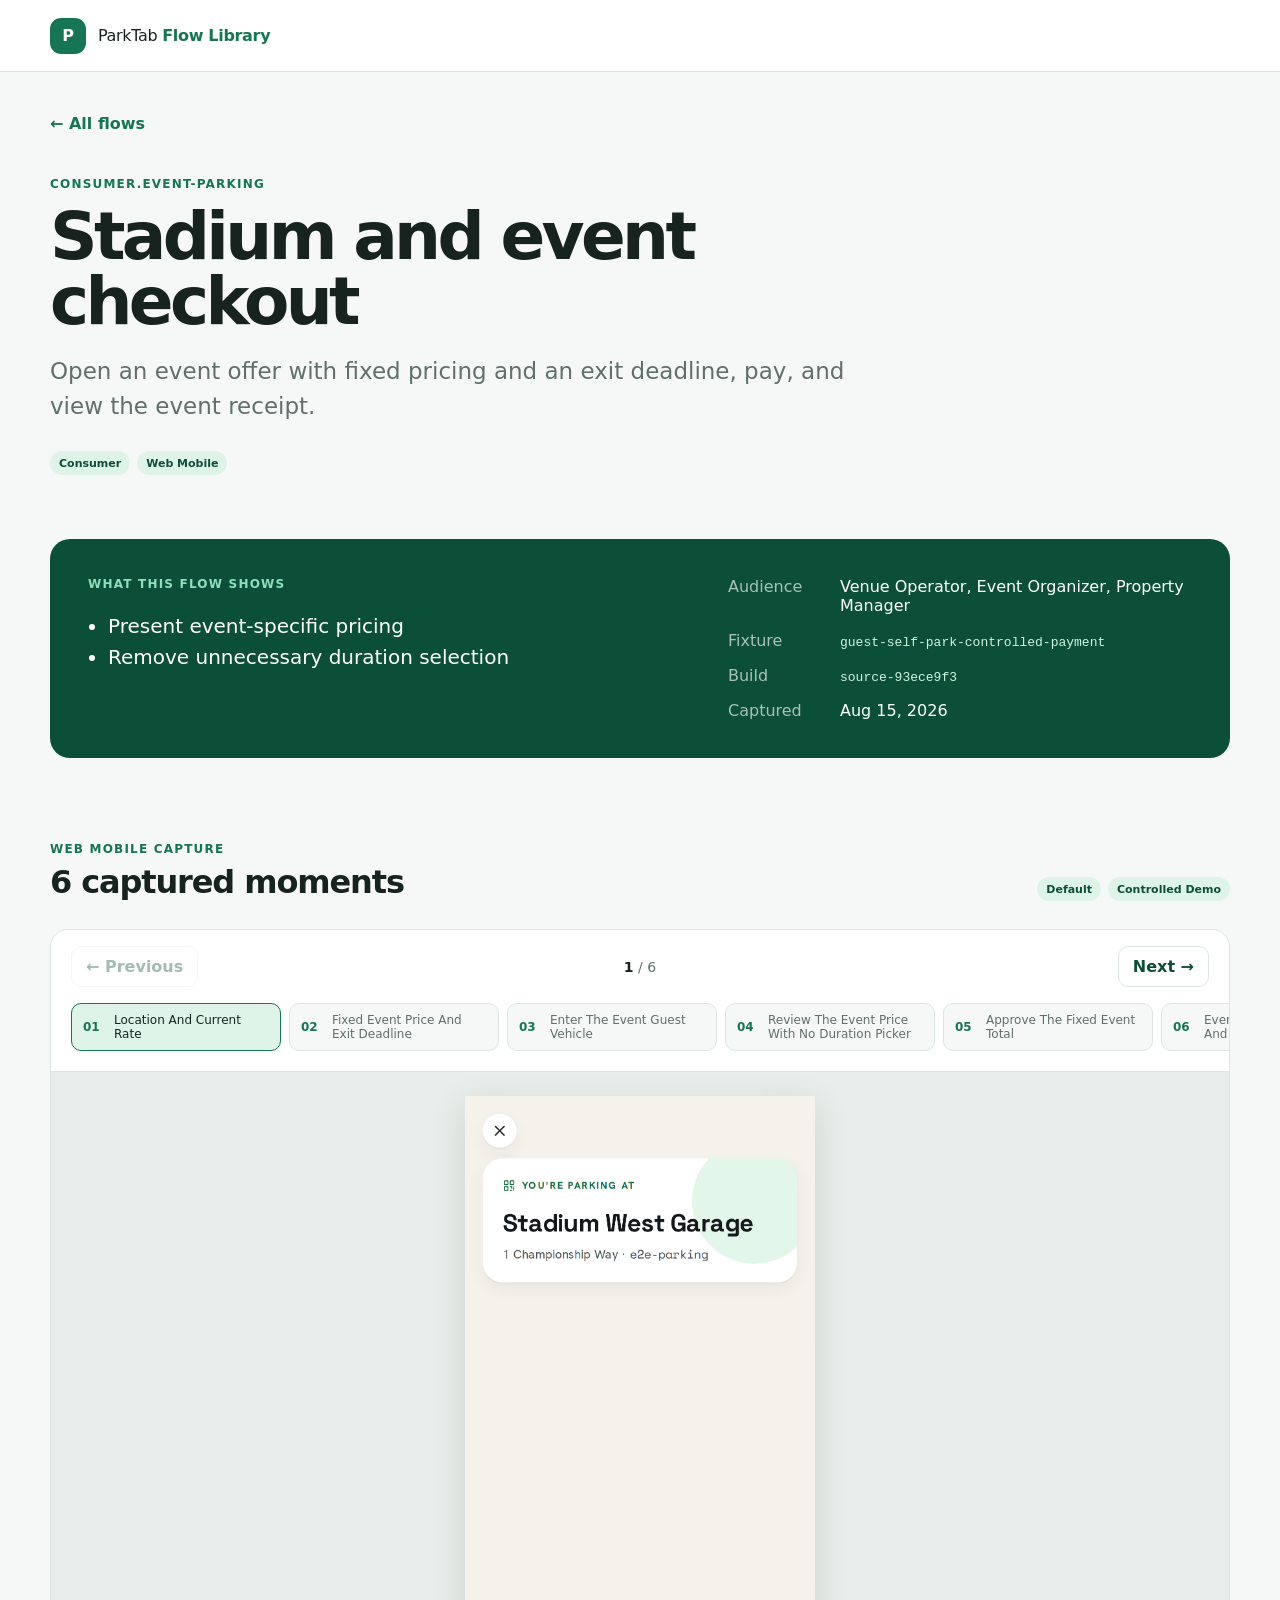
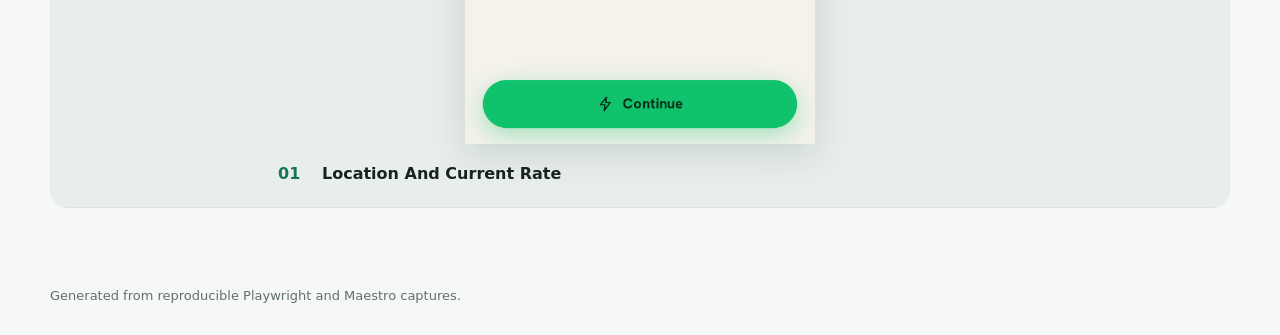
==== flows/consumer.event-parking/index.html @ 05f479a2 "Publish flow library 2026-08-16T03:18:16Z" ====
<!doctype html>
<html lang="en">
  <head>
    <meta charset="utf-8">
    <meta name="viewport" content="width=device-width, initial-scale=1">
    <meta name="color-scheme" content="light">
    <title>Stadium and event checkout · ParkTab Flow Library</title>
    <link rel="stylesheet" href="../../styles.css">
  </head>
  <body>
    <header class="site-header">
      <a class="brand" href="../../index.html" aria-label="ParkTab flow library home">
        <span class="brand-mark">P</span>
        <span>ParkTab <strong>Flow Library</strong></span>
      </a>
    </header>
    <main><article>
    <a class="back" href="../../index.html">← All flows</a>
    <section class="flow-hero">
      <div class="eyebrow">consumer.event-parking</div>
      <h1>Stadium and event checkout</h1>
      <p class="lede">Open an event offer with fixed pricing and an exit deadline, pay, and view the event receipt.</p>
      <div class="badges"><span class="badge ">Consumer</span><span class="badge ">Web Mobile</span></div>
    </section>
    <section class="story">
      <div>
        <div class="section-label">What this flow shows</div>
        <ul><li>Present event-specific pricing</li><li>Remove unnecessary duration selection</li></ul>
      </div>
      <dl>
        <div><dt>Audience</dt><dd>Venue Operator, Event Organizer, Property Manager</dd></div>
        <div><dt>Fixture</dt><dd><code>guest-self-park-controlled-payment</code></dd></div>
        <div><dt>Build</dt><dd><code>source-93ece9f3</code></dd></div>
        <div><dt>Captured</dt><dd>Aug 15, 2026</dd></div>
      </dl>
    </section>
    <section class="capture-section">
        <div class="capture-heading">
          <div>
            <div class="eyebrow">Web Mobile capture</div>
            <h2>6 captured moments</h2>
          </div>
          <div class="badges">
            <span class="badge ">Default</span>
            <span class="badge ">Controlled Demo</span>
          </div>
        </div>
        
        <div class="carousel" data-carousel tabindex="0" aria-label="Web Mobile screenshot journey">
          <div class="carousel-controls">
            <button type="button" data-carousel-previous aria-label="Previous frame">← Previous</button>
            <div class="carousel-position" aria-live="polite"><strong data-carousel-current>1</strong> / 6</div>
            <button type="button" data-carousel-next aria-label="Next frame">Next →</button>
          </div>
          <div class="carousel-steps" aria-label="Choose a frame"><button type="button" data-carousel-step="0" class="active" aria-current="step">
              <span>01</span>
              Location And Current Rate
            </button>
<button type="button" data-carousel-step="1">
              <span>02</span>
              Fixed Event Price And Exit Deadline
            </button>
<button type="button" data-carousel-step="2">
              <span>03</span>
              Enter The Event Guest Vehicle
            </button>
<button type="button" data-carousel-step="3">
              <span>04</span>
              Review The Event Price With No Duration Picker
            </button>
<button type="button" data-carousel-step="4">
              <span>05</span>
              Approve The Fixed Event Total
            </button>
<button type="button" data-carousel-step="5">
              <span>06</span>
              Event Parking Receipt And Exit Deadline
            </button></div>
          <div class="carousel-stage"><figure class="frame" data-carousel-slide id="carousel-web-mobile-frame-1">
            <a href="../../assets/consumer.event-parking/web-mobile/frames/01-location.png" target="_blank">
              <img src="../../assets/consumer.event-parking/web-mobile/frames/01-location.png" loading="lazy" alt="Location And Current Rate">
            </a>
            <figcaption>
              <span>01</span>
              <div><strong>Location And Current Rate</strong></div>
            </figcaption>
          </figure>
<figure class="frame" data-carousel-slide id="carousel-web-mobile-frame-2" hidden>
            <a href="../../assets/consumer.event-parking/web-mobile/frames/02-event-offer.png" target="_blank">
              <img src="../../assets/consumer.event-parking/web-mobile/frames/02-event-offer.png" loading="lazy" alt="Fixed Event Price And Exit Deadline">
            </a>
            <figcaption>
              <span>02</span>
              <div><strong>Fixed Event Price And Exit Deadline</strong></div>
            </figcaption>
          </figure>
<figure class="frame" data-carousel-slide id="carousel-web-mobile-frame-3" hidden>
            <a href="../../assets/consumer.event-parking/web-mobile/frames/03-event-vehicle.png" target="_blank">
              <img src="../../assets/consumer.event-parking/web-mobile/frames/03-event-vehicle.png" loading="lazy" alt="Enter The Event Guest Vehicle">
            </a>
            <figcaption>
              <span>03</span>
              <div><strong>Enter The Event Guest Vehicle</strong></div>
            </figcaption>
          </figure>
<figure class="frame" data-carousel-slide id="carousel-web-mobile-frame-4" hidden>
            <a href="../../assets/consumer.event-parking/web-mobile/frames/04-event-review.png" target="_blank">
              <img src="../../assets/consumer.event-parking/web-mobile/frames/04-event-review.png" loading="lazy" alt="Review The Event Price With No Duration Picker">
            </a>
            <figcaption>
              <span>04</span>
              <div><strong>Review The Event Price With No Duration Picker</strong></div>
            </figcaption>
          </figure>
<figure class="frame" data-carousel-slide id="carousel-web-mobile-frame-5" hidden>
            <a href="../../assets/consumer.event-parking/web-mobile/frames/05-event-payment.png" target="_blank">
              <img src="../../assets/consumer.event-parking/web-mobile/frames/05-event-payment.png" loading="lazy" alt="Approve The Fixed Event Total">
            </a>
            <figcaption>
              <span>05</span>
              <div><strong>Approve The Fixed Event Total</strong></div>
            </figcaption>
          </figure>
<figure class="frame" data-carousel-slide id="carousel-web-mobile-frame-6" hidden>
            <a href="../../assets/consumer.event-parking/web-mobile/frames/06-event-receipt.png" target="_blank">
              <img src="../../assets/consumer.event-parking/web-mobile/frames/06-event-receipt.png" loading="lazy" alt="Event Parking Receipt And Exit Deadline">
            </a>
            <figcaption>
              <span>06</span>
              <div><strong>Event Parking Receipt And Exit Deadline</strong></div>
            </figcaption>
          </figure></div>
        </div>
      </section>
  </article></main>
    <footer>Generated from reproducible Playwright and Maestro captures.</footer>
    <script>
    for (const carousel of document.querySelectorAll('[data-carousel]')) {
      const slides = [...carousel.querySelectorAll('[data-carousel-slide]')];
      const steps = [...carousel.querySelectorAll('[data-carousel-step]')];
      const previous = carousel.querySelector('[data-carousel-previous]');
      const next = carousel.querySelector('[data-carousel-next]');
      const currentLabel = carousel.querySelector('[data-carousel-current]');
      let current = 0;
      function show(index) {
        current = Math.max(0, Math.min(slides.length - 1, index));
        slides.forEach((slide, slideIndex) => { slide.hidden = slideIndex !== current; });
        steps.forEach((step, stepIndex) => {
          step.classList.toggle('active', stepIndex === current);
          if (stepIndex === current) step.setAttribute('aria-current', 'step');
          else step.removeAttribute('aria-current');
        });
        previous.disabled = current === 0;
        next.disabled = current === slides.length - 1;
        currentLabel.textContent = String(current + 1);
        const activeStep = steps[current];
        const stepRail = activeStep.parentElement;
        stepRail.scrollTo({
          left: activeStep.offsetLeft - (stepRail.clientWidth - activeStep.offsetWidth) / 2,
          behavior: 'smooth'
        });
      }
      previous.addEventListener('click', () => show(current - 1));
      next.addEventListener('click', () => show(current + 1));
      steps.forEach((step, index) => step.addEventListener('click', () => show(index)));
      carousel.addEventListener('keydown', (event) => {
        if (event.key === 'ArrowLeft') { event.preventDefault(); show(current - 1); }
        if (event.key === 'ArrowRight') { event.preventDefault(); show(current + 1); }
      });
      show(0);
    }
  </script>
  </body>
</html>
---- styles.css ----
:root {
	--ink: #17231f;
	--muted: #61706a;
	--line: #dce5e1;
	--paper: #f5f8f6;
	--white: #ffffff;
	--green: #167554;
	--green-dark: #0c4f39;
	--mint: #dff4e9;
	--amber: #fbefd2;
	font-family:
		Inter, ui-sans-serif, system-ui, -apple-system, BlinkMacSystemFont,
		"Segoe UI", sans-serif;
	color: var(--ink);
	background: var(--paper);
	font-synthesis: none;
}

* {
	box-sizing: border-box;
}
body {
	margin: 0;
	min-width: 320px;
}
a {
	color: inherit;
}
img,
video {
	display: block;
	max-width: 100%;
}
button,
input {
	font: inherit;
}

.site-header {
	height: 72px;
	display: flex;
	align-items: center;
	padding: 0 max(24px, calc((100vw - 1180px) / 2));
	background: rgba(255, 255, 255, 0.92);
	border-bottom: 1px solid var(--line);
	position: sticky;
	top: 0;
	z-index: 10;
	backdrop-filter: blur(14px);
}
.brand {
	display: flex;
	gap: 12px;
	align-items: center;
	text-decoration: none;
	letter-spacing: -0.02em;
}
.brand strong {
	color: var(--green);
}
.brand-mark {
	display: grid;
	place-items: center;
	width: 36px;
	height: 36px;
	border-radius: 11px;
	color: white;
	background: var(--green);
	font-weight: 800;
}
main {
	width: min(1180px, calc(100% - 48px));
	margin: 0 auto;
}
footer {
	width: min(1180px, calc(100% - 48px));
	margin: 80px auto 32px;
	color: var(--muted);
	font-size: 13px;
}

.library-hero,
.flow-hero {
	padding: 88px 0 64px;
	max-width: 840px;
}
.eyebrow,
.section-label {
	color: var(--green);
	font-weight: 750;
	text-transform: uppercase;
	letter-spacing: 0.1em;
	font-size: 12px;
}
h1 {
	margin: 14px 0 20px;
	font-size: clamp(44px, 7vw, 76px);
	line-height: 0.98;
	letter-spacing: -0.055em;
}
.flow-hero h1 {
	font-size: clamp(40px, 6vw, 66px);
}
.lede {
	color: var(--muted);
	font-size: clamp(18px, 2.2vw, 23px);
	line-height: 1.5;
	margin: 0;
}

.toolbar {
	display: flex;
	justify-content: space-between;
	gap: 24px;
	align-items: end;
}
.search {
	display: grid;
	gap: 8px;
	width: min(520px, 100%);
	color: var(--muted);
	font-size: 12px;
	font-weight: 700;
	text-transform: uppercase;
	letter-spacing: 0.08em;
}
.search input {
	width: 100%;
	padding: 14px 16px;
	border: 1px solid var(--line);
	border-radius: 12px;
	background: white;
	color: var(--ink);
	outline: none;
}
.search input:focus {
	border-color: var(--green);
	box-shadow: 0 0 0 3px rgba(22, 117, 84, 0.12);
}
.filters {
	display: flex;
	padding: 4px;
	background: #e8eeeb;
	border-radius: 12px;
}
.filters button {
	border: 0;
	color: var(--muted);
	background: transparent;
	padding: 9px 14px;
	border-radius: 9px;
	cursor: pointer;
}
.filters button.active {
	background: white;
	color: var(--ink);
	box-shadow: 0 1px 4px rgba(16, 41, 31, 0.12);
}
.result-count {
	color: var(--muted);
	font-size: 14px;
	margin: 24px 0 14px;
}
.flow-grid {
	display: grid;
	grid-template-columns: repeat(3, 1fr);
	gap: 20px;
}
.flow-card {
	background: white;
	border: 1px solid var(--line);
	border-radius: 18px;
	overflow: hidden;
	text-decoration: none;
	transition:
		transform 0.18s ease,
		box-shadow 0.18s ease;
}
.flow-card:hover {
	transform: translateY(-3px);
	box-shadow: 0 16px 42px rgba(21, 48, 38, 0.12);
}
.flow-card[hidden] {
	display: none;
}
.thumbnail {
	height: 220px;
	background: #e9efec;
	overflow: hidden;
	display: grid;
	place-items: center;
}
.thumbnail img {
	width: 100%;
	height: 100%;
	object-fit: cover;
	object-position: top center;
}
.empty-thumbnail {
	color: var(--muted);
}
.card-body {
	padding: 20px;
}
.badges {
	display: flex;
	flex-wrap: wrap;
	gap: 7px;
}
.badge {
	display: inline-flex;
	align-items: center;
	min-height: 24px;
	padding: 4px 9px;
	border-radius: 999px;
	color: var(--green-dark);
	background: var(--mint);
	font-size: 11px;
	font-weight: 700;
}
.badge.evidence {
	color: #79530b;
	background: var(--amber);
}
.flow-card h2 {
	margin: 16px 0 8px;
	font-size: 21px;
	letter-spacing: -0.025em;
}
.flow-card p {
	margin: 0;
	color: var(--muted);
	line-height: 1.5;
	font-size: 14px;
}
.card-meta {
	display: flex;
	justify-content: space-between;
	margin-top: 22px;
	padding-top: 14px;
	border-top: 1px solid var(--line);
	color: var(--muted);
	font-size: 12px;
}
.empty-state {
	padding: 60px;
	text-align: center;
	color: var(--muted);
	background: white;
	border-radius: 18px;
}

.back {
	display: inline-block;
	margin-top: 42px;
	color: var(--green);
	font-weight: 700;
	text-decoration: none;
}
.flow-hero {
	padding-top: 44px;
}
.flow-hero .badges {
	margin-top: 28px;
}
.story {
	display: grid;
	grid-template-columns: 1.25fr 1fr;
	gap: 60px;
	padding: 38px;
	background: var(--green-dark);
	color: white;
	border-radius: 20px;
}
.story .section-label {
	color: #8ee0bd;
}
.story ul {
	margin: 20px 0 0;
	padding-left: 20px;
	font-size: 20px;
	line-height: 1.55;
}
.story dl {
	margin: 0;
	display: grid;
	gap: 16px;
}
.story dl div {
	display: grid;
	grid-template-columns: 100px 1fr;
	gap: 12px;
}
.story dt {
	color: #a9c1b8;
}
.story dd {
	margin: 0;
}
.story code {
	color: #cef3e2;
	overflow-wrap: anywhere;
}
.capture-section {
	padding-top: 84px;
}
.capture-heading {
	display: flex;
	justify-content: space-between;
	align-items: end;
	gap: 24px;
	margin-bottom: 28px;
}
.capture-heading h2 {
	margin: 7px 0 0;
	font-size: 32px;
	letter-spacing: -0.035em;
}
.video-block {
	padding: 20px;
	margin-bottom: 24px;
	border: 1px solid var(--line);
	border-radius: 18px;
	background: white;
}
.video-block .section-label {
	margin-bottom: 14px;
}
.video-block video {
	width: 100%;
	max-height: 680px;
	border-radius: 11px;
	background: #0d1512;
}
.carousel {
	background: white;
	border: 1px solid var(--line);
	border-radius: 18px;
	overflow: hidden;
	outline: none;
}
.carousel:focus-visible {
	box-shadow: 0 0 0 3px rgba(22, 117, 84, 0.18);
}
.carousel-stage {
	display: grid;
	place-items: center;
	min-height: 520px;
	padding: 24px;
	background: #e8eeeb;
	border-top: 1px solid var(--line);
}
.frame {
	width: 100%;
	margin: 0;
}
.frame[hidden] {
	display: none;
}
.frame > a {
	display: block;
}
.frame img {
	width: auto;
	max-height: min(720px, 72vh);
	margin: 0 auto;
	object-fit: contain;
	box-shadow: 0 10px 34px rgba(19, 48, 37, 0.14);
}
.frame figcaption {
	display: grid;
	grid-template-columns: 32px 1fr;
	gap: 12px;
	max-width: 760px;
	margin: 0 auto;
	padding: 20px 18px 0;
}
.frame figcaption > span {
	color: var(--green);
	font-weight: 800;
}
.frame figcaption p {
	margin: 5px 0 0;
	color: var(--muted);
	font-size: 14px;
}
.carousel-controls {
	display: grid;
	grid-template-columns: 1fr auto 1fr;
	align-items: center;
	gap: 16px;
	padding: 16px 20px;
}
.carousel-controls button {
	width: fit-content;
	padding: 10px 14px;
	border: 1px solid var(--line);
	border-radius: 10px;
	color: var(--green-dark);
	background: white;
	font-weight: 750;
	cursor: pointer;
}
.carousel-controls button:last-child {
	justify-self: end;
}
.carousel-controls button:hover:not(:disabled) {
	border-color: var(--green);
	background: var(--mint);
}
.carousel-controls button:disabled {
	opacity: 0.38;
	cursor: default;
}
.carousel-position {
	color: var(--muted);
	font-size: 14px;
}
.carousel-position strong {
	color: var(--ink);
}
.carousel-steps {
	display: flex;
	gap: 8px;
	padding: 0 20px 20px;
	overflow-x: auto;
}
.carousel-steps button {
	display: grid;
	grid-template-columns: 24px minmax(105px, auto);
	gap: 7px;
	align-items: center;
	flex: 0 0 auto;
	max-width: 210px;
	padding: 9px 11px;
	border: 1px solid var(--line);
	border-radius: 10px;
	color: var(--muted);
	background: var(--paper);
	font-size: 12px;
	text-align: left;
	cursor: pointer;
}
.carousel-steps button span {
	color: var(--green);
	font-weight: 800;
}
.carousel-steps button.active {
	border-color: var(--green);
	color: var(--ink);
	background: var(--mint);
}

@media (max-width: 900px) {
	.flow-grid {
		grid-template-columns: repeat(2, 1fr);
	}
	.story {
		grid-template-columns: 1fr;
		gap: 36px;
	}
}
@media (max-width: 620px) {
	main,
	footer {
		width: min(100% - 28px, 1180px);
	}
	.site-header {
		padding: 0 14px;
	}
	.library-hero {
		padding: 58px 0 46px;
	}
	.toolbar {
		align-items: stretch;
		flex-direction: column;
	}
	.filters {
		align-self: start;
	}
	.flow-grid {
		grid-template-columns: 1fr;
	}
	.carousel-stage {
		min-height: 360px;
		padding: 14px;
	}
	.carousel-controls {
		grid-template-columns: 1fr 1fr;
	}
	.carousel-position {
		grid-column: 1 / -1;
		grid-row: 1;
		justify-self: center;
	}
	.thumbnail {
		height: 240px;
	}
	.story {
		padding: 26px;
	}
	.story dl div {
		grid-template-columns: 1fr;
		gap: 3px;
	}
	.capture-heading {
		align-items: start;
		flex-direction: column;
	}
}
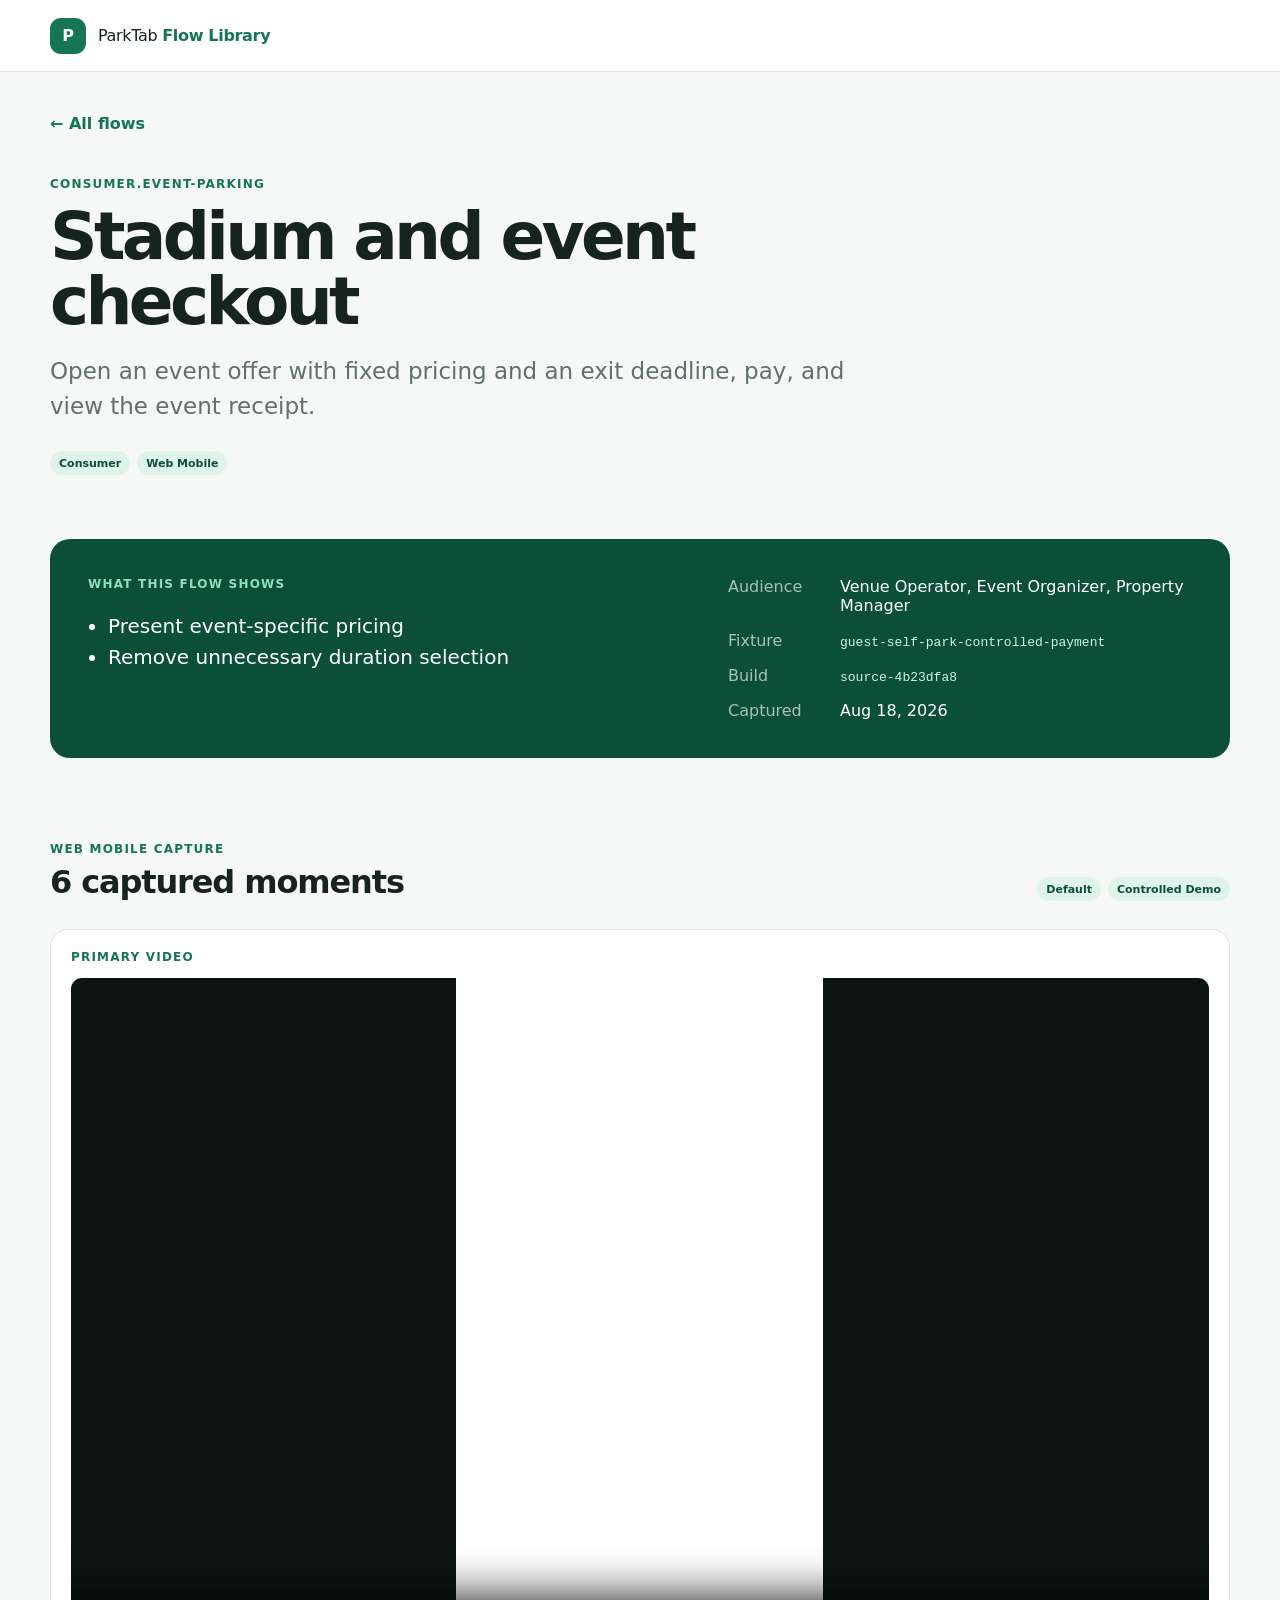
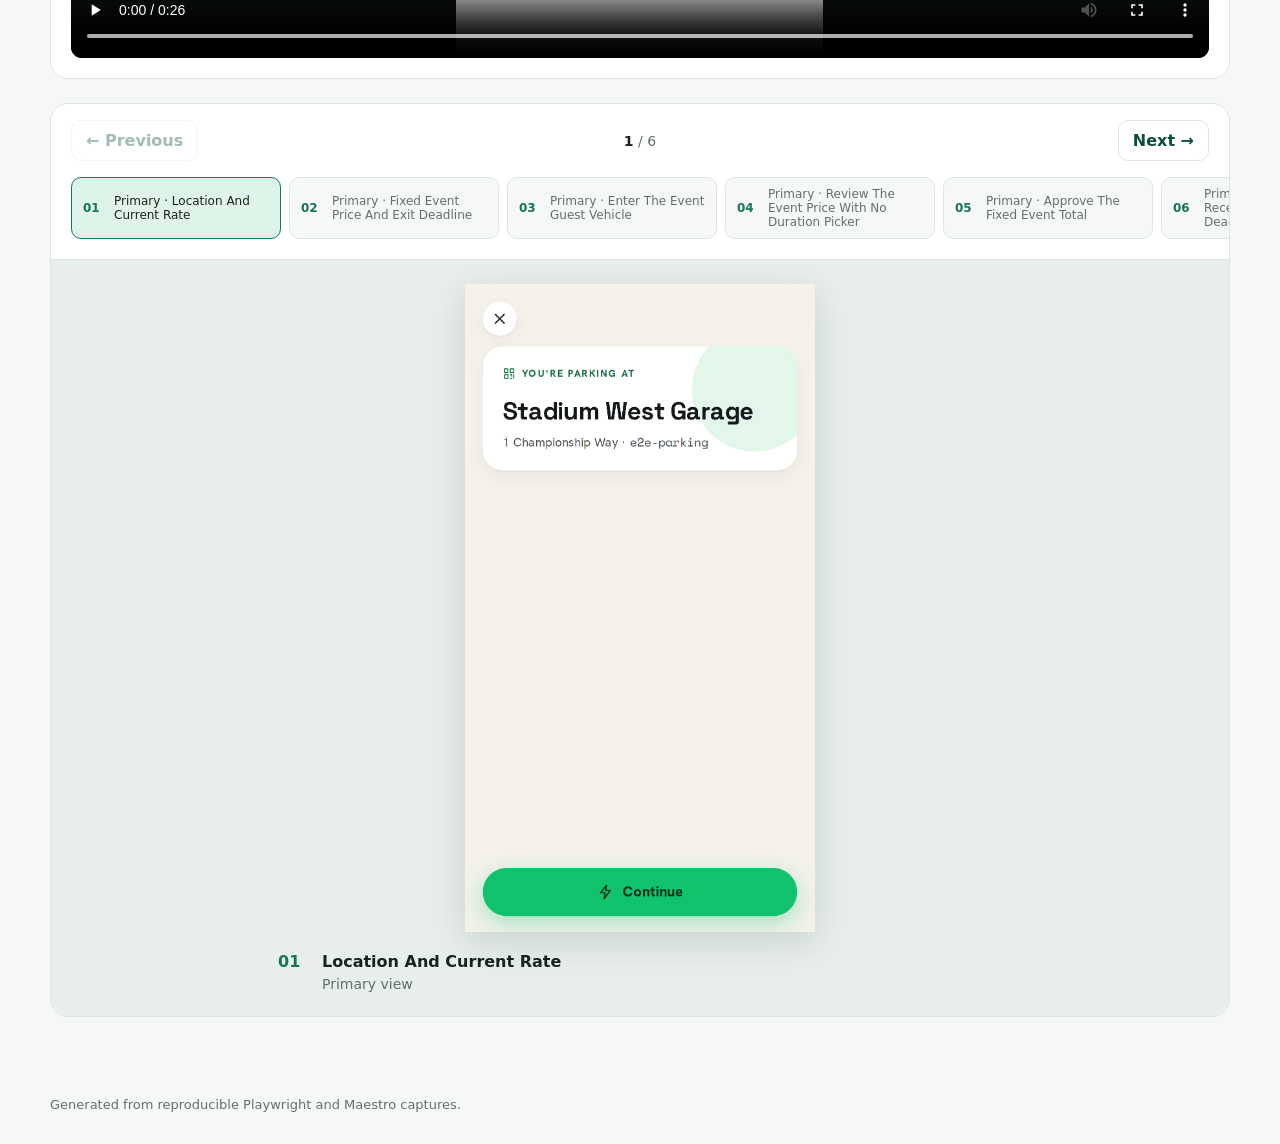
==== commit 20b0c817: "Publish flow library 2026-08-18T15:10:59Z" ====
--- a/flows/consumer.event-parking/index.html
+++ b/flows/consumer.event-parking/index.html
@@ -30,8 +30,8 @@
       <dl>
         <div><dt>Audience</dt><dd>Venue Operator, Event Organizer, Property Manager</dd></div>
         <div><dt>Fixture</dt><dd><code>guest-self-park-controlled-payment</code></dd></div>
-        <div><dt>Build</dt><dd><code>source-93ece9f3</code></dd></div>
-        <div><dt>Captured</dt><dd>Aug 15, 2026</dd></div>
+        <div><dt>Build</dt><dd><code>source-4b23dfa8</code></dd></div>
+        <div><dt>Captured</dt><dd>Aug 18, 2026</dd></div>
       </dl>
     </section>
     <section class="capture-section">
@@ -45,7 +45,10 @@
             <span class="badge ">Controlled Demo</span>
           </div>
         </div>
-        
+        <div class="video-block">
+            <div class="section-label">Primary video</div>
+            <video controls preload="metadata" src="../../assets/consumer.event-parking/web-mobile/flow.mp4"></video>
+          </div>
         <div class="carousel" data-carousel tabindex="0" aria-label="Web Mobile screenshot journey">
           <div class="carousel-controls">
             <button type="button" data-carousel-previous aria-label="Previous frame">← Previous</button>
@@ -54,27 +57,27 @@
           </div>
           <div class="carousel-steps" aria-label="Choose a frame"><button type="button" data-carousel-step="0" class="active" aria-current="step">
               <span>01</span>
-              Location And Current Rate
+              Primary · Location And Current Rate
             </button>
 <button type="button" data-carousel-step="1">
               <span>02</span>
-              Fixed Event Price And Exit Deadline
+              Primary · Fixed Event Price And Exit Deadline
             </button>
 <button type="button" data-carousel-step="2">
               <span>03</span>
-              Enter The Event Guest Vehicle
+              Primary · Enter The Event Guest Vehicle
             </button>
 <button type="button" data-carousel-step="3">
               <span>04</span>
-              Review The Event Price With No Duration Picker
+              Primary · Review The Event Price With No Duration Picker
             </button>
 <button type="button" data-carousel-step="4">
               <span>05</span>
-              Approve The Fixed Event Total
+              Primary · Approve The Fixed Event Total
             </button>
 <button type="button" data-carousel-step="5">
               <span>06</span>
-              Event Parking Receipt And Exit Deadline
+              Primary · Event Parking Receipt And Exit Deadline
             </button></div>
           <div class="carousel-stage"><figure class="frame" data-carousel-slide id="carousel-web-mobile-frame-1">
             <a href="../../assets/consumer.event-parking/web-mobile/frames/01-location.png" target="_blank">
@@ -82,7 +85,7 @@
             </a>
             <figcaption>
               <span>01</span>
-              <div><strong>Location And Current Rate</strong></div>
+              <div><strong>Location And Current Rate</strong><p>Primary view</p></div>
             </figcaption>
           </figure>
 <figure class="frame" data-carousel-slide id="carousel-web-mobile-frame-2" hidden>
@@ -91,7 +94,7 @@
             </a>
             <figcaption>
               <span>02</span>
-              <div><strong>Fixed Event Price And Exit Deadline</strong></div>
+              <div><strong>Fixed Event Price And Exit Deadline</strong><p>Primary view</p></div>
             </figcaption>
           </figure>
 <figure class="frame" data-carousel-slide id="carousel-web-mobile-frame-3" hidden>
@@ -100,7 +103,7 @@
             </a>
             <figcaption>
               <span>03</span>
-              <div><strong>Enter The Event Guest Vehicle</strong></div>
+              <div><strong>Enter The Event Guest Vehicle</strong><p>Primary view</p></div>
             </figcaption>
           </figure>
 <figure class="frame" data-carousel-slide id="carousel-web-mobile-frame-4" hidden>
@@ -109,7 +112,7 @@
             </a>
             <figcaption>
               <span>04</span>
-              <div><strong>Review The Event Price With No Duration Picker</strong></div>
+              <div><strong>Review The Event Price With No Duration Picker</strong><p>Primary view</p></div>
             </figcaption>
           </figure>
 <figure class="frame" data-carousel-slide id="carousel-web-mobile-frame-5" hidden>
@@ -118,7 +121,7 @@
             </a>
             <figcaption>
               <span>05</span>
-              <div><strong>Approve The Fixed Event Total</strong></div>
+              <div><strong>Approve The Fixed Event Total</strong><p>Primary view</p></div>
             </figcaption>
           </figure>
 <figure class="frame" data-carousel-slide id="carousel-web-mobile-frame-6" hidden>
@@ -127,7 +130,7 @@
             </a>
             <figcaption>
               <span>06</span>
-              <div><strong>Event Parking Receipt And Exit Deadline</strong></div>
+              <div><strong>Event Parking Receipt And Exit Deadline</strong><p>Primary view</p></div>
             </figcaption>
           </figure></div>
         </div>
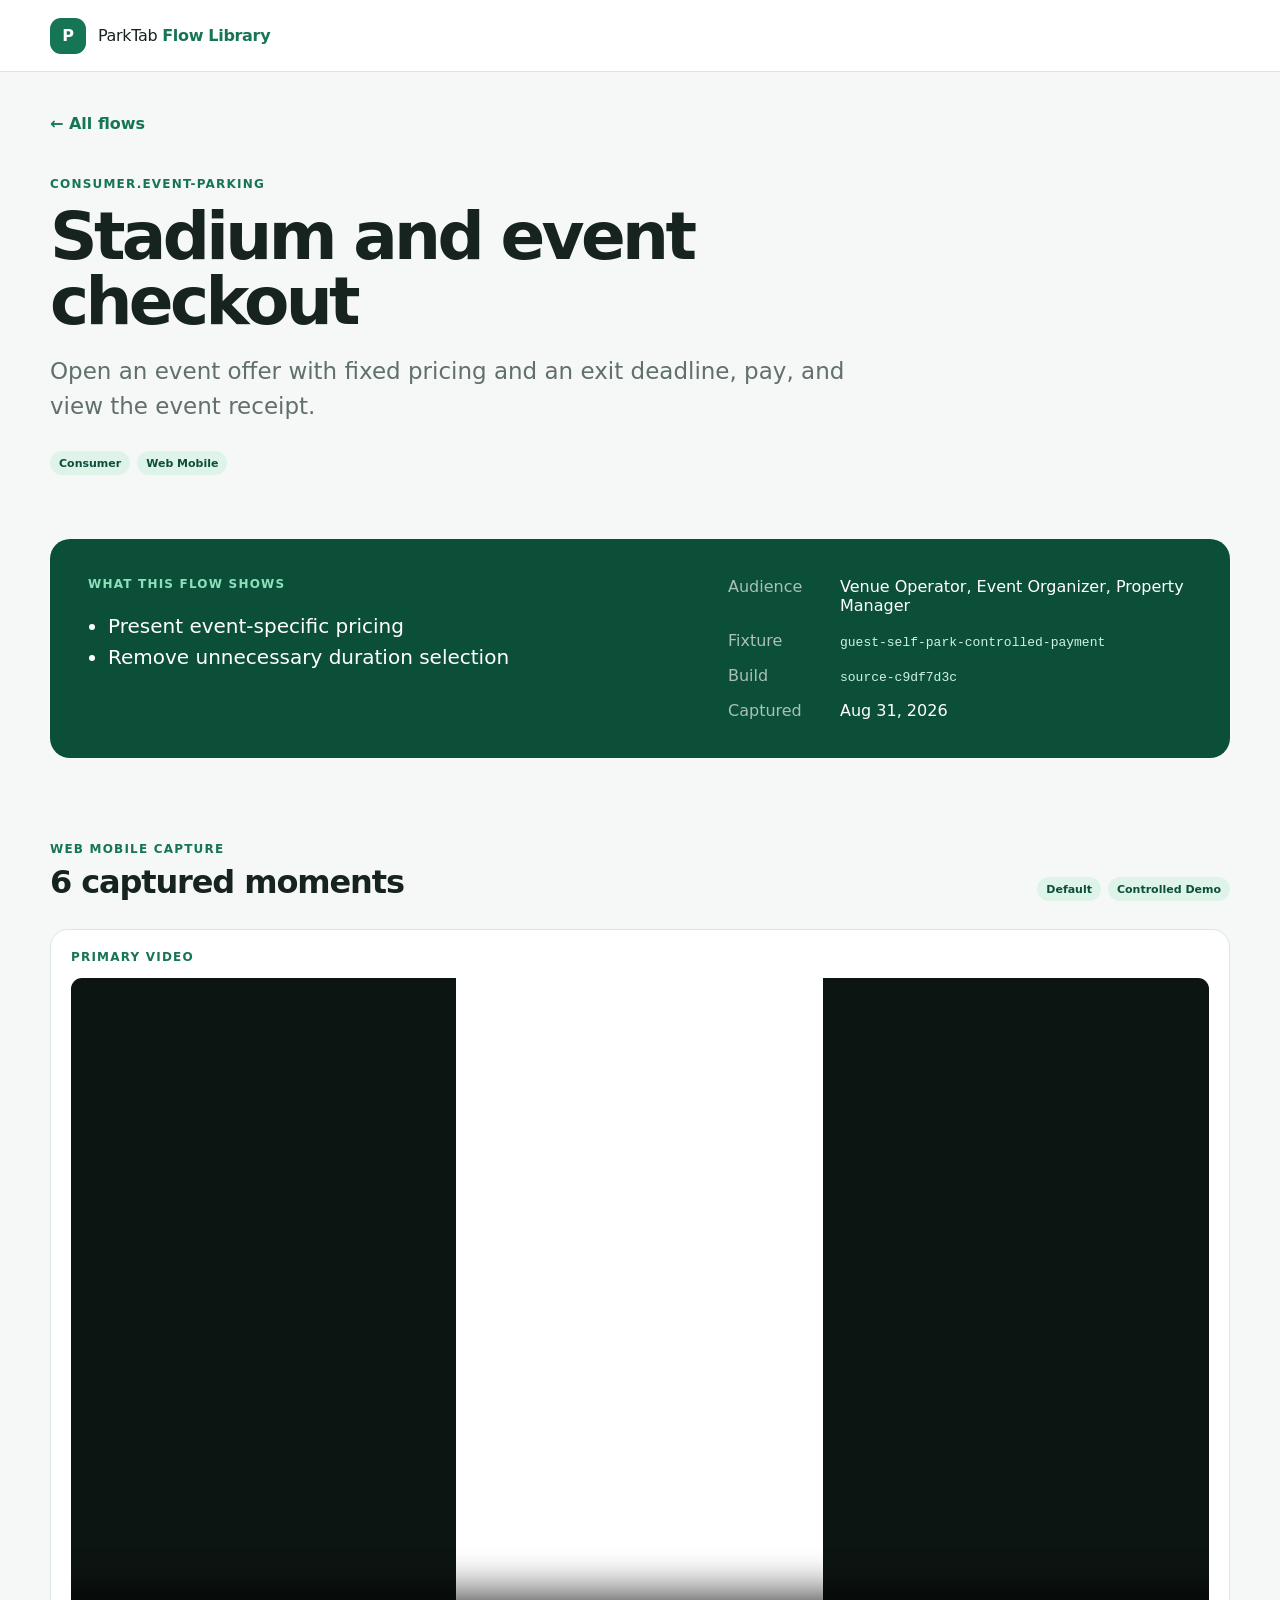
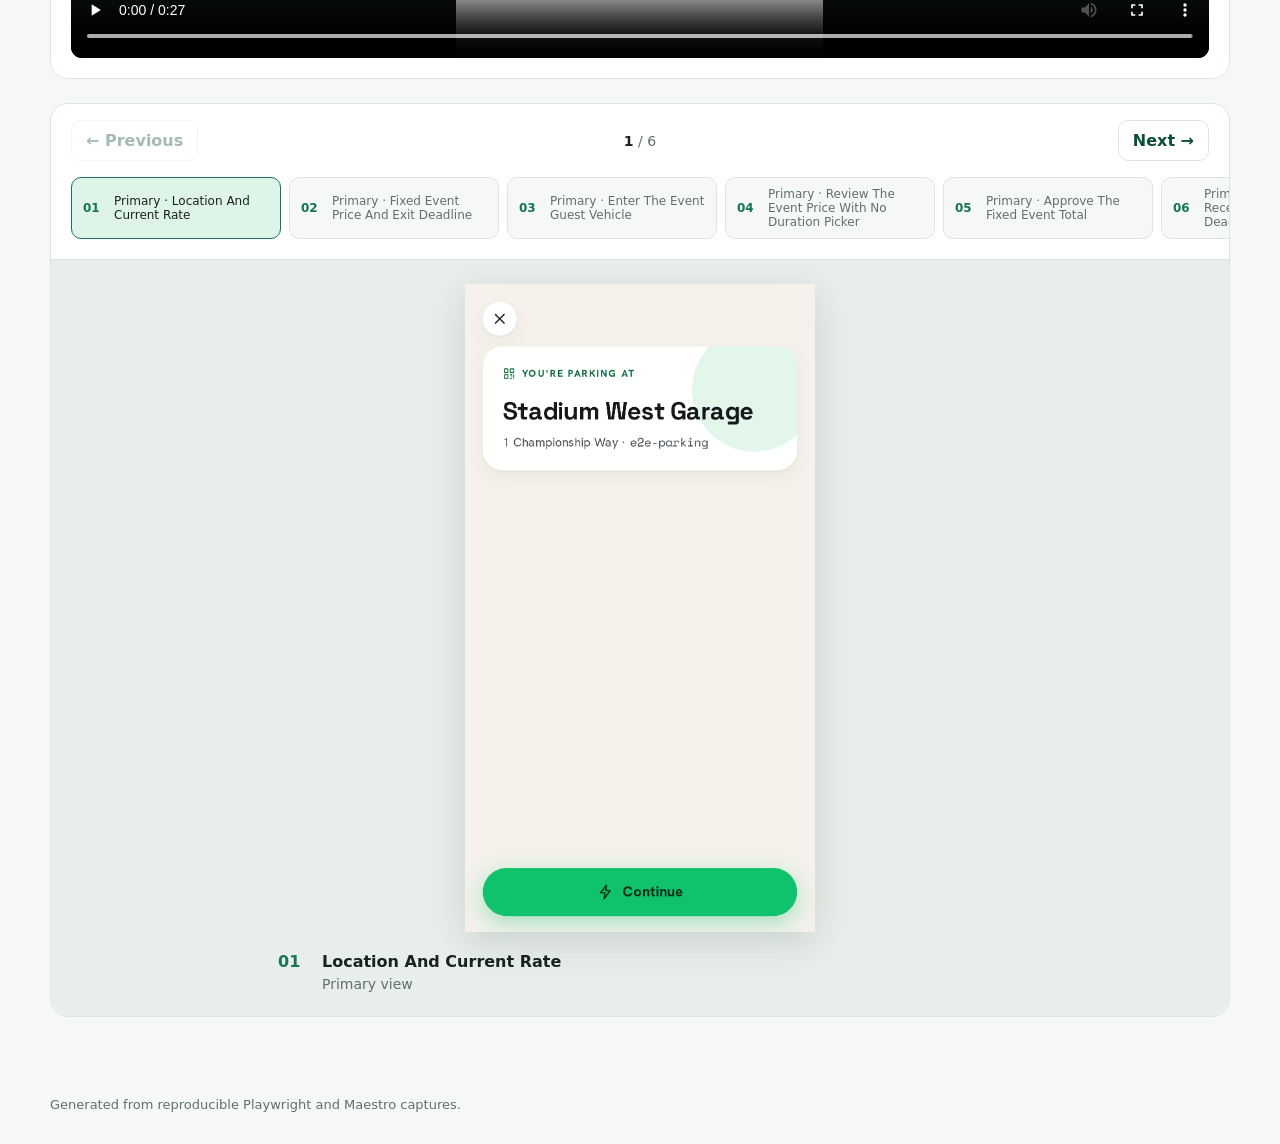
==== commit 526ea7bf: "Publish flow library 2026-08-31T22:19:36Z" ====
--- a/flows/consumer.event-parking/index.html
+++ b/flows/consumer.event-parking/index.html
@@ -30,8 +30,8 @@
       <dl>
         <div><dt>Audience</dt><dd>Venue Operator, Event Organizer, Property Manager</dd></div>
         <div><dt>Fixture</dt><dd><code>guest-self-park-controlled-payment</code></dd></div>
-        <div><dt>Build</dt><dd><code>source-4b23dfa8</code></dd></div>
-        <div><dt>Captured</dt><dd>Aug 18, 2026</dd></div>
+        <div><dt>Build</dt><dd><code>source-c9df7d3c</code></dd></div>
+        <div><dt>Captured</dt><dd>Aug 31, 2026</dd></div>
       </dl>
     </section>
     <section class="capture-section">
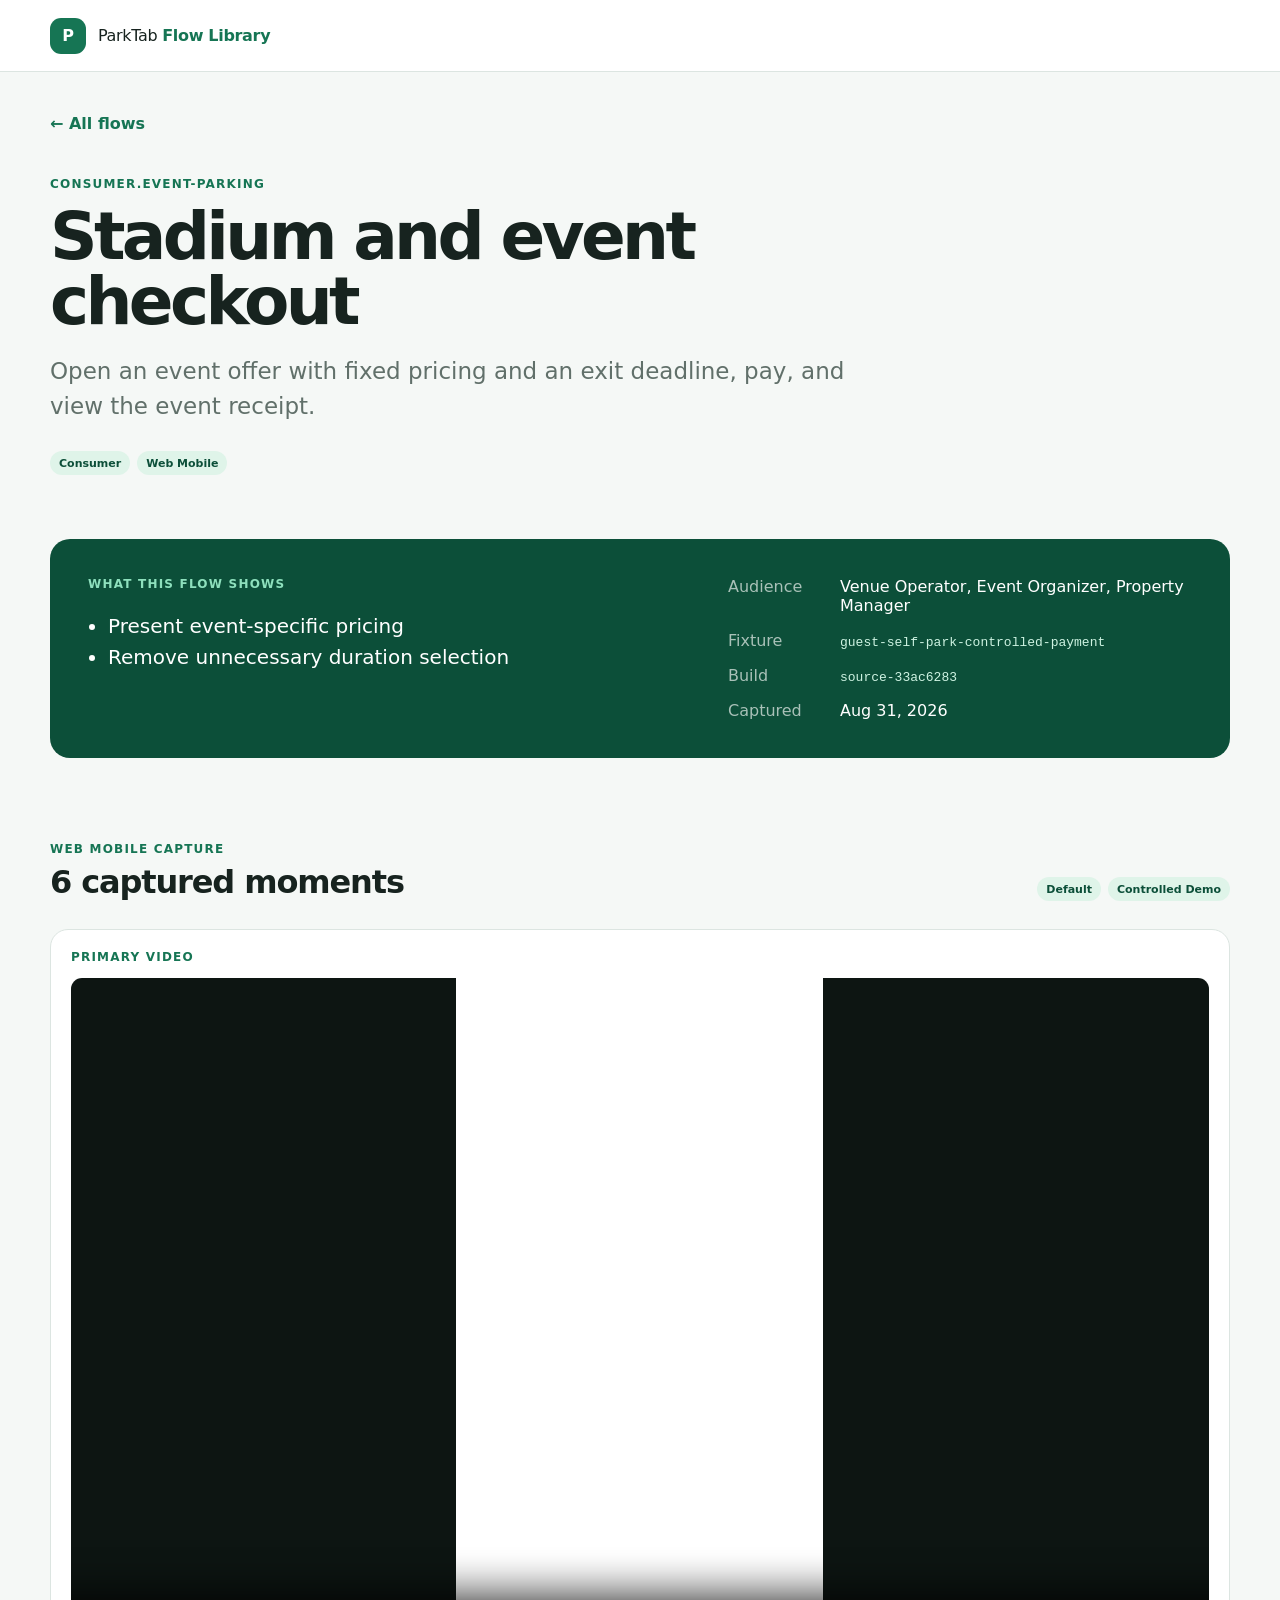
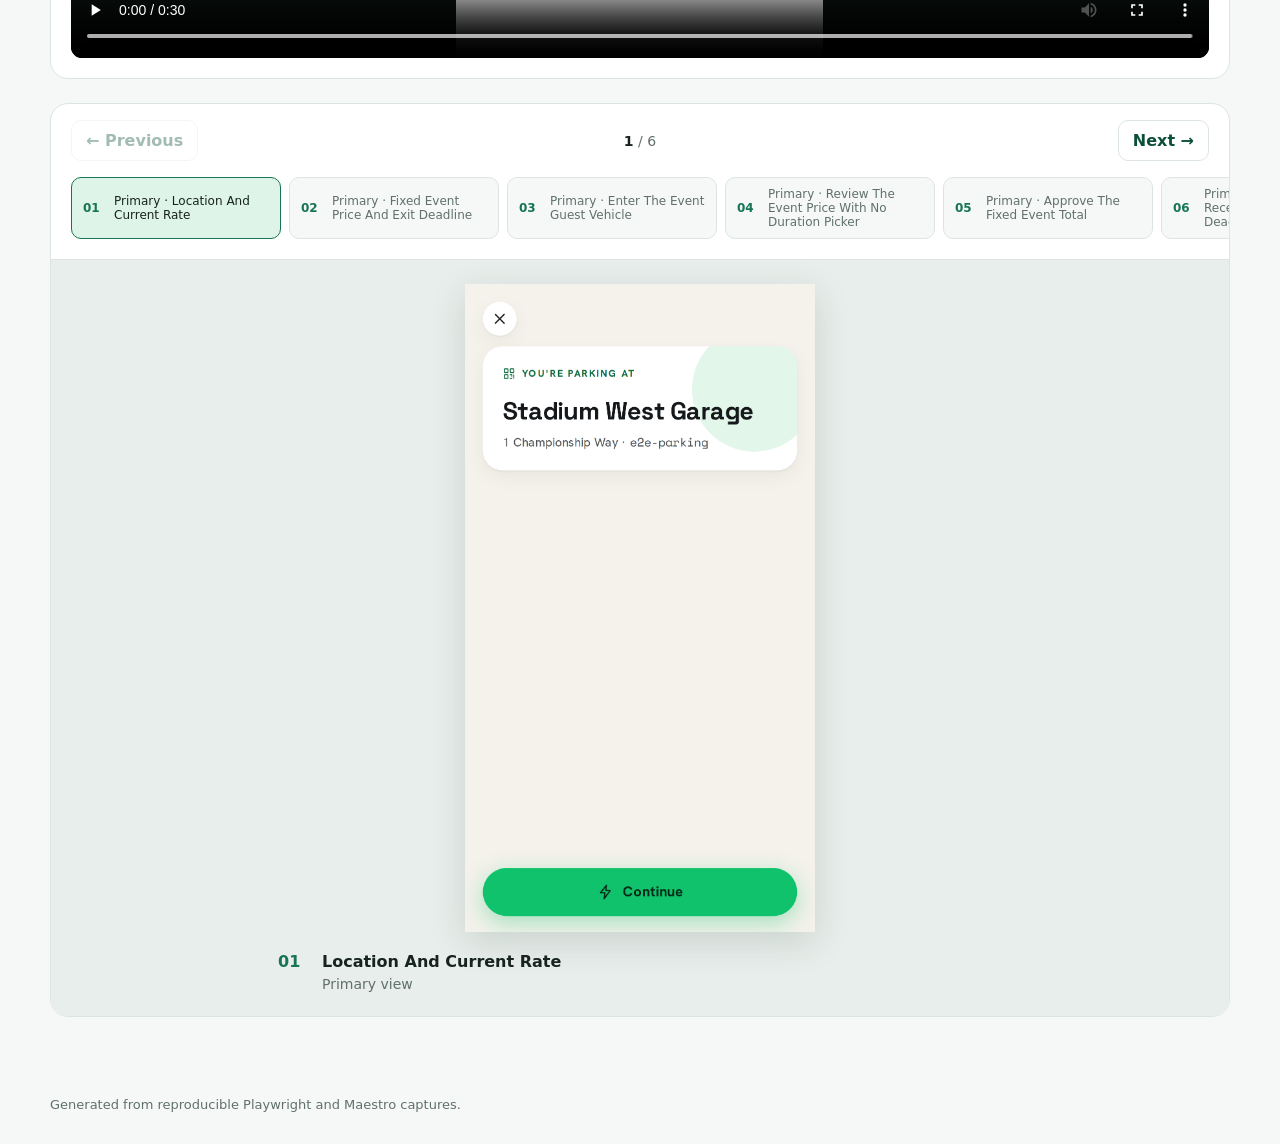
==== commit bc860827: "Publish flow library 2026-08-31T23:11:56Z" ====
--- a/flows/consumer.event-parking/index.html
+++ b/flows/consumer.event-parking/index.html
@@ -30,7 +30,7 @@
       <dl>
         <div><dt>Audience</dt><dd>Venue Operator, Event Organizer, Property Manager</dd></div>
         <div><dt>Fixture</dt><dd><code>guest-self-park-controlled-payment</code></dd></div>
-        <div><dt>Build</dt><dd><code>source-c9df7d3c</code></dd></div>
+        <div><dt>Build</dt><dd><code>source-33ac6283</code></dd></div>
         <div><dt>Captured</dt><dd>Aug 31, 2026</dd></div>
       </dl>
     </section>
